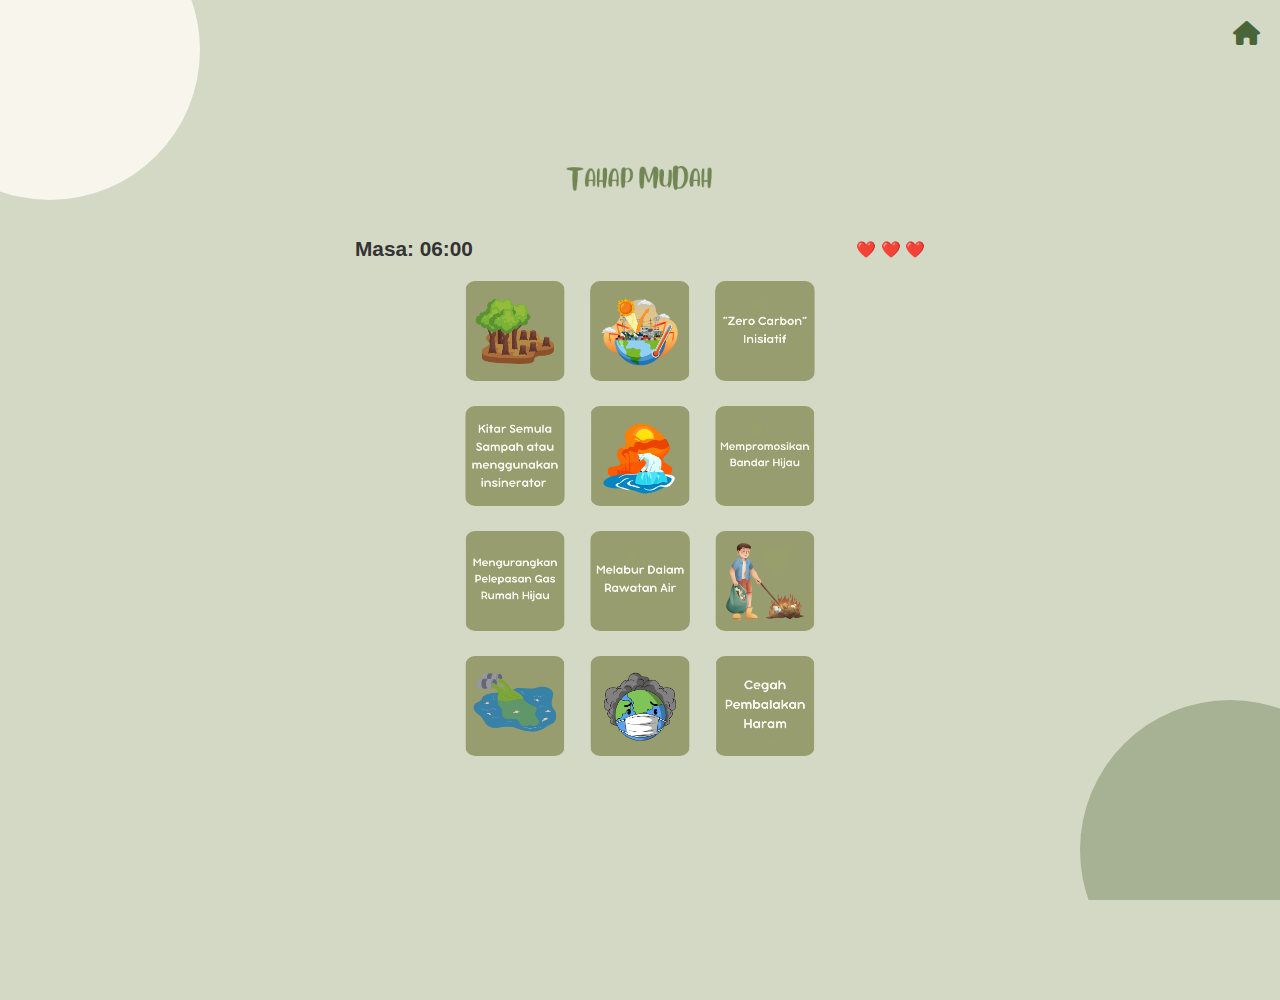
==== easy.html @ cd59891e "Add files via upload" ====
<!DOCTYPE html>
<html lang="en">
<head>
    <meta charset="UTF-8">
    <meta name="viewport" content="width=device-width, initial-scale=1.0">
    <title>Memory Game - Easy</title>
    <link rel="stylesheet" href="styles/common.css">
    <link rel="stylesheet" href="styles/game.css">
    <link rel="stylesheet" href="styles/easy.css">
    <link rel="stylesheet" href="https://cdnjs.cloudflare.com/ajax/libs/font-awesome/6.0.0/css/all.min.css">
</head>
<body data-difficulty="easy">
    
    <header>
        <img src="images/easygame.png" alt="Easy Game Logo" class="easygame-logo">
    </header>
    
    <div class="game-header">
        <div class="timer" id="timer">timer: 06:00</div>
        <div class="lives" id="lives">
            ❤️ ❤️ ❤️ 
        </div>
        <a href="#" class="home-icon" id="home-icon">
            <i class="fas fa-home"></i>
        </a>        
    </div>
    <div class="game-container" id="game-board"></div>

    <script src="script.js"></script>
    <script>
        // Initialize easy level
        startGame('easy');
    </script>
</body>
</html>
---- styles/common.css ----
/* Common styles for all pages */
body {
    font-family: 'Segoe UI', Tahoma, Geneva, Verdana, sans-serif;
    background-color: #f5f5f5;
    display: flex;
    flex-direction: column;
    align-items: center;
    justify-content: center;
    min-height: 100vh;
    margin: 0;
    padding: 0 10px;
    color: #333;
}

.home-icon {
    color: #4CAF50;
    font-size: 1.5rem;
    transition: color 0.3s;
}

.home-icon:hover {
    color: #45a049;
}

/* Responsive adjustments */
@media (min-width: 768px) {
    .start-page, .menu {
        padding: 40px 30px;
    }

    .game-container {
        max-width: 600px;
    }

    .card {
        width: 80px;
        height: 80px;
    }

    .start-button {
        font-size: 1.4rem;
    }

    .menu-button {
        font-size: 1.4rem;
    }

    .timer {
        font-size: 1.6rem;
    }
}

@media (min-width: 1024px) {
    .game-container {
        max-width: 700px;
    }

    .card {
        width: 90px;
        height: 90px;
    }

    .start-button, .menu-button {
        font-size: 1.5rem;
    }

    .timer {
        font-size: 1.8rem;
    }
}
---- styles/game.css ----
/* Reset some default styles */
* {
    margin: 0;
    padding: 0;
    box-sizing: border-box;
}

/* Body styling */
body {
    font-family: Arial, sans-serif;
    background-color: #f4f4f4;
    display: flex;
    flex-direction: column;
    align-items: center;
    justify-content: center;
    min-height: 100vh;
    padding: 20px;
    position: relative;
    overflow-x: hidden;
}

/* Home icon styles */
.home-icon {
    position: absolute;
    top: 20px;
    right: 20px;
    color: #4CAF50;
    font-size: 1.5rem;
    transition: color 0.3s;
}

.home-icon:hover {
    color: #45a049;
}

/* Game header styling */
.game-header {
    display: flex;
    justify-content: space-between;
    align-items: center;
    width: 100%;
    max-width: 600px;
    margin-bottom: 20px;  /* Added space between header and game board */
    padding: 0 15px;
}

/* timer styling */
.timer {
    font-size: 1.3rem;
    font-weight: 600;
    color: #333;
}

.game-container {
    display: grid;
    grid-template-columns: repeat(auto-fit, minmax(100px, 1fr));
    gap: 25px;
}


/* Card styling */
.card {
    width: 100px;
    height: 100px;
    position: relative;
    perspective: 1000px; /* Enable 3D effect */
    cursor: pointer;
}
.card-inner {
    width: 100%;
    height: 100%;
    position: absolute;
    transform-style: preserve-3d;
    transform: rotateY(0deg); /* Default state */
    transition: transform 0.6s ease-in-out; /* Smooth transition */
}
/* Card Image styling */
.card img {
    position: absolute;
    width: 100%;
    height: 100%;
    backface-visibility: hidden; /* Hide the back face during the flip */
    border-radius: 25px;
    object-fit: cover;
}

/* Front and Back Image Styling */
.card .front,
.card .back {
    position: absolute;
    width: 100%;
    height: 100%;
    backface-visibility: hidden; /* Prevent back face from showing */
    border-radius: 10px;
    overflow: hidden;
}

/* Initially show the back side */
.card .front {
    transform: rotateY(180deg); /* Initially, the front is hidden */
}

.card .back {
    transform: rotateY(0deg); /* The back is visible */
}

.card.flipped .card-inner {
    transform: rotateY(180deg); /* Flip the card */
}




/* Responsive layout for different screen sizes */
@media (max-width: 768px) {
    .game-container {
        max-width: 500px;
        gap: 3px;
    }

    .card {
        width: 70px;
        height: 70px;
    }

    .timer {
        font-size: 1.2rem;
    }
}

@media (max-width: 480px) {
    .game-container {
        max-width: 400px;
        gap: 2px;
    }

    .card {
        width: 60px;
        height: 60px;
    }

    .timer {
        font-size: 1rem;
    }
}
---- styles/easy.css ----
/* Easy level specific styles */
:root {
    --bg-color: #d3d9c5; /* Soft green background */
    --primary-color: #4a6439; /* Darker green for text */
    --accent-color: #f8f5ed; /* Neutral beige for accents */
    --detail-color: #bfa17f; /* Soft brown for details */
    --secondary-color: #a6b293; /* Muted olive green */
}

html, body {
    height: 100%;  /* Ensure the body and html take full height of the viewport */
    margin: 0;
    padding: 0;
    overflow: hidden;  
}

/* Global Body Styles */
body {
    background: var(--bg-color);
    position: relative;
    overflow: hidden; /* Prevent scroll */
    font-family: 'Poppins', sans-serif;
    color: var(--primary-color);
    display: flex;
    justify-content: center;
    align-items: center;
    min-height: 100vh; /* Ensure body takes up full viewport height */
    margin: 0;
    padding: 0 15px;
    flex-direction: column; /* Align content vertically */
}

/* Floating Shapes Effect */
body::before, body::after {
    content: '';
    position: absolute;
    width: 300px;
    height: 300px;
    border-radius: 50%;
    animation: floatShapes 8s infinite ease-in-out;
    z-index: -1;
}

body::before {
    background: var(--accent-color);
    top: -100px;
    left: -100px;
    animation-delay: 0s;
}

body::after {
    background: var(--secondary-color);
    bottom: -100px;
    right: -100px;
    animation-delay: 4s;
}

@keyframes floatShapes {
    0%, 100% { transform: translateY(0); }
    50% { transform: translateY(20px); }
}


/* Home Icon */
.home-icon {
    position: absolute;/* Easy level specific styles */
    :root {
        --bg-color: #d3d9c5; /* Soft green background */
        --primary-color: #4a6439; /* Darker green for text */
        --accent-color: #f8f5ed; /* Neutral beige for accents */
        --detail-color: #bfa17f; /* Soft brown for details */
        --secondary-color: #a6b293; /* Muted olive green */
    }
    
    html, body {
        height: 100%;  /* Ensure the body and html take full height of the viewport */
        margin: 0;
        padding: 0;
        overflow: hidden;  
    }
    
    /* Global Body Styles */
    body {
        background: var(--bg-color);
        display: flex;
        justify-content: center;
        align-items: center;
        min-height: 100vh; /* Ensure body takes up full viewport height */
        margin: 0;
        padding: 0 15px;
        flex-direction: column; /* Align content vertically */
    }
    
    /* Game Wrapper */
    .game-wrapper {
        display: flex;
        flex-direction: column;
        align-items: center; /* Center contents */
    }
    
    /* Game Header */
    .game-header {
        display: flex;
        justify-content: space-between; /* Space between timer and lives */
        width: 100%; /* Ensures the header takes the full width */
        margin-bottom: 20px; /* Space between header and game grid */
        padding-top: 40px; /* Increase padding to move the header down */
    }
    
    /* Home Icon */
    .home-icon {
        position: absolute;
        top: 20px;
        right: 20px;
        color: var(--primary-color); /* Use root variable */
        font-size: 1.5rem;
        transition: color 0.3s ease;
        z-index: 1; /* Ensure home icon is in front */
    }
    
    .home-icon:hover {
        color: var(--secondary-color); /* Use root variable */
    }
    
   /* Stop Game Logo */
    .easygame-logo {
        width: 150px; /* Adjust size of logo */
        margin-bottom: 50px; /* Increase this value to add more space below the logo */
    }
    /* Game Container */
    .game-container {
        display: grid;
        grid-template-columns: repeat(4, 1fr); /* Adjust grid columns */
        gap: 10px; /* Space between cards */
    }
    
    /* Card Styles */
    .card {
        background-color: var(--primary-color);
        border-radius: 10px;
        height: 100px; /* Set a fixed height for cards */
        display: flex;
        justify-content: center;
        align-items: center;
        font-size: 2rem;
        color: var(--accent-color);
    }
    top: 20px;
    right: 20px;
    color: var(--primary-color); /* Use root variable */
    font-size: 1.5rem;
    transition: color 0.3s ease;
    z-index: 1; /* Ensure home icon is in front */
}

.home-icon:hover {
    color: var(--secondary-color); /* Use root variable */
}

/* Stop Game Logo */
.easygame-logo {
    width: 150px; /* Adjust size of logo */
    margin-bottom: 5px;
}

@media (max-width: 768px) {
    .card {
        height: 100px; /* Smaller height for smaller screens */
        width: 100px;  /* Smaller width for smaller screens */
    }
}

/* Header Styles */
header {
    display: flex;
    justify-content: center; /* Center the logo horizontally */
    align-items: center;     /* Center the logo vertically */
    margin-bottom: 20px;    /* Space below the header */
    padding: 20px 0;        /* Padding above and below the header */
    width: 100%;            /* Full width to align with other elements */
}
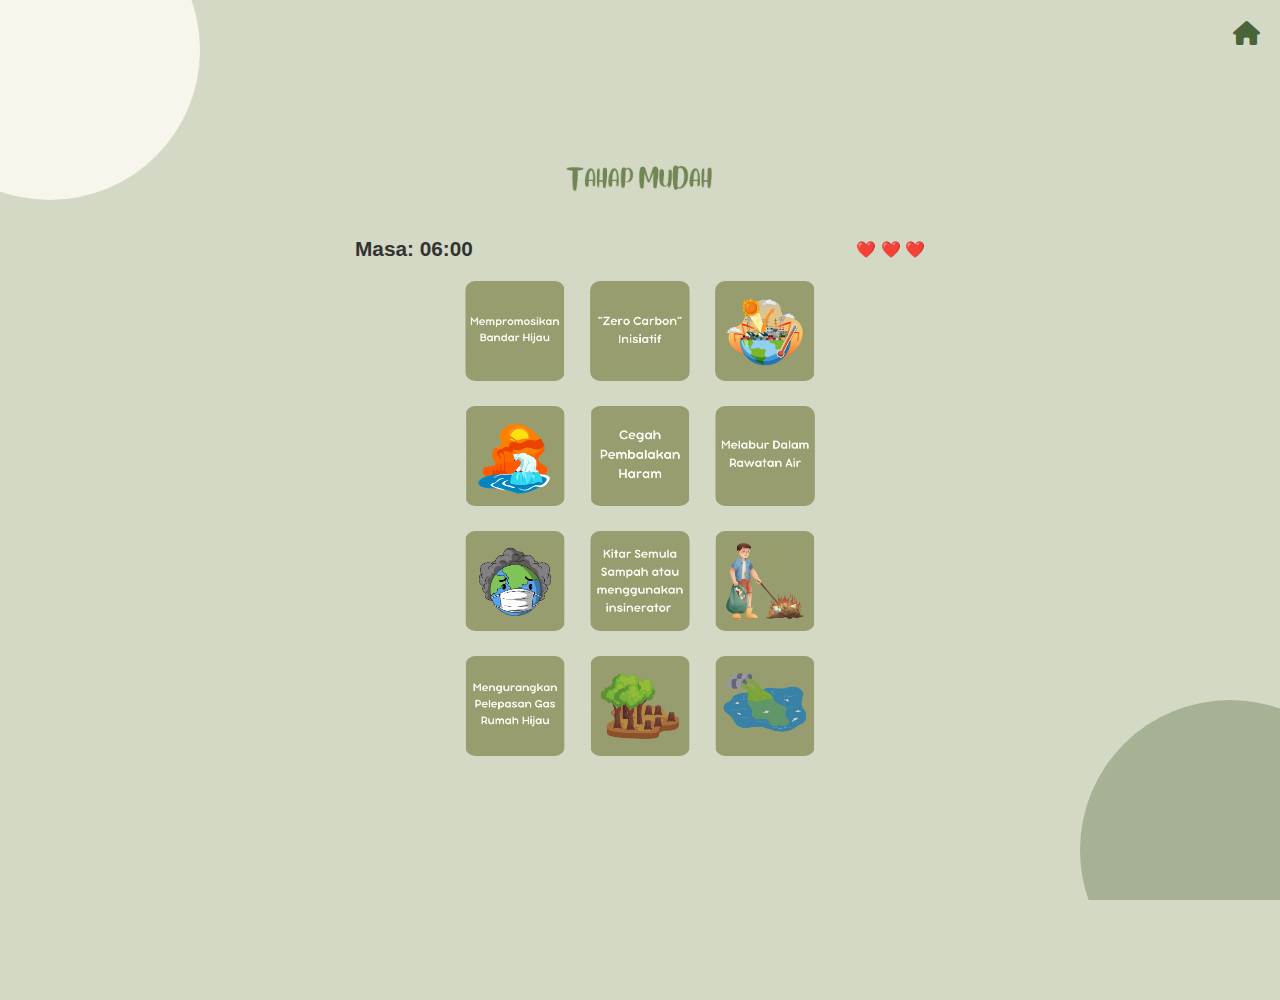
==== commit 7c55c16e: "Update easy.html" ====
--- a/easy.html
+++ b/easy.html
@@ -8,6 +8,7 @@
     <link rel="stylesheet" href="styles/game.css">
     <link rel="stylesheet" href="styles/easy.css">
     <link rel="stylesheet" href="https://cdnjs.cloudflare.com/ajax/libs/font-awesome/6.0.0/css/all.min.css">
+    <script src="audio.js"></script>
 </head>
 <body data-difficulty="easy">
     
@@ -32,4 +33,4 @@
         startGame('easy');
     </script>
 </body>
-</html> +</html> 
--- a/styles/easy.css
+++ b/styles/easy.css
@@ -127,12 +127,6 @@
         width: 150px; /* Adjust size of logo */
         margin-bottom: 50px; /* Increase this value to add more space below the logo */
     }
-    /* Game Container */
-    .game-container {
-        display: grid;
-        grid-template-columns: repeat(4, 1fr); /* Adjust grid columns */
-        gap: 10px; /* Space between cards */
-    }
     
     /* Card Styles */
     .card {
@@ -178,4 +172,4 @@
     margin-bottom: 20px;    /* Space below the header */
     padding: 20px 0;        /* Padding above and below the header */
     width: 100%;            /* Full width to align with other elements */
-}+}
